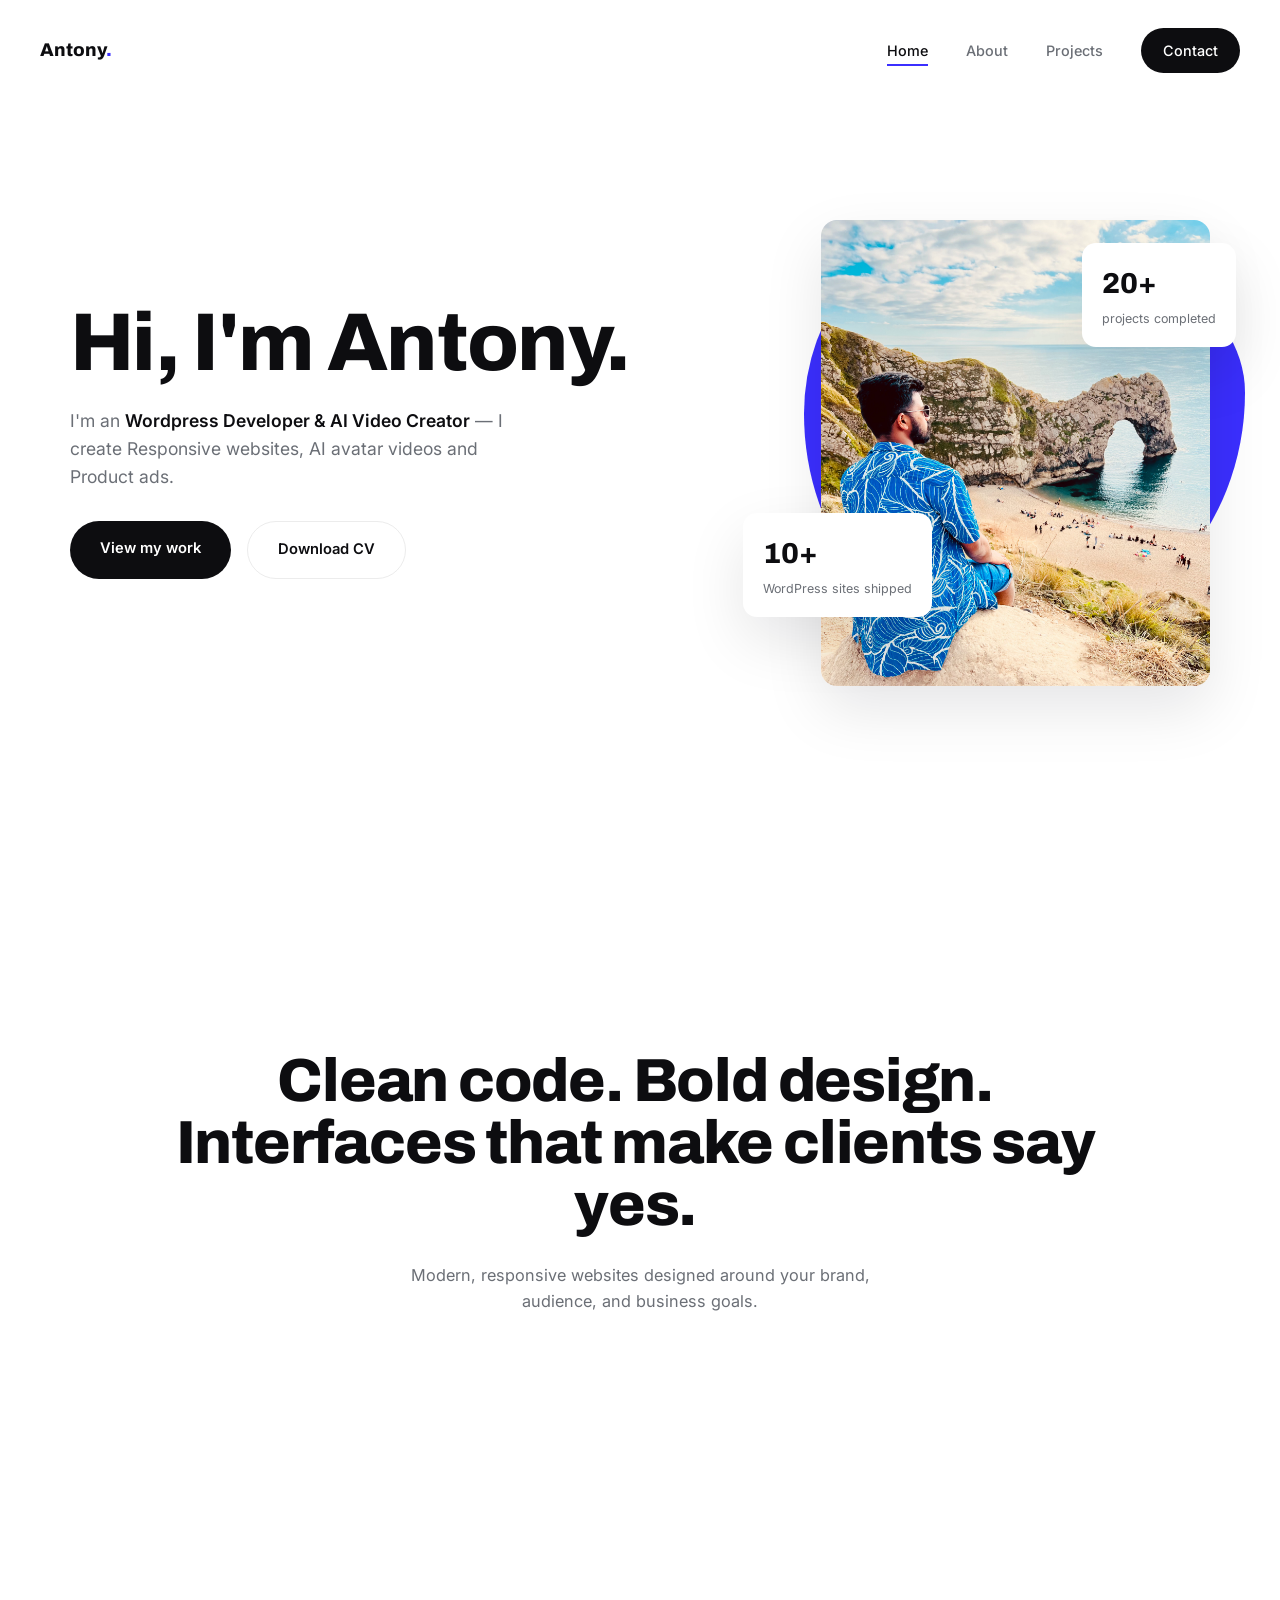
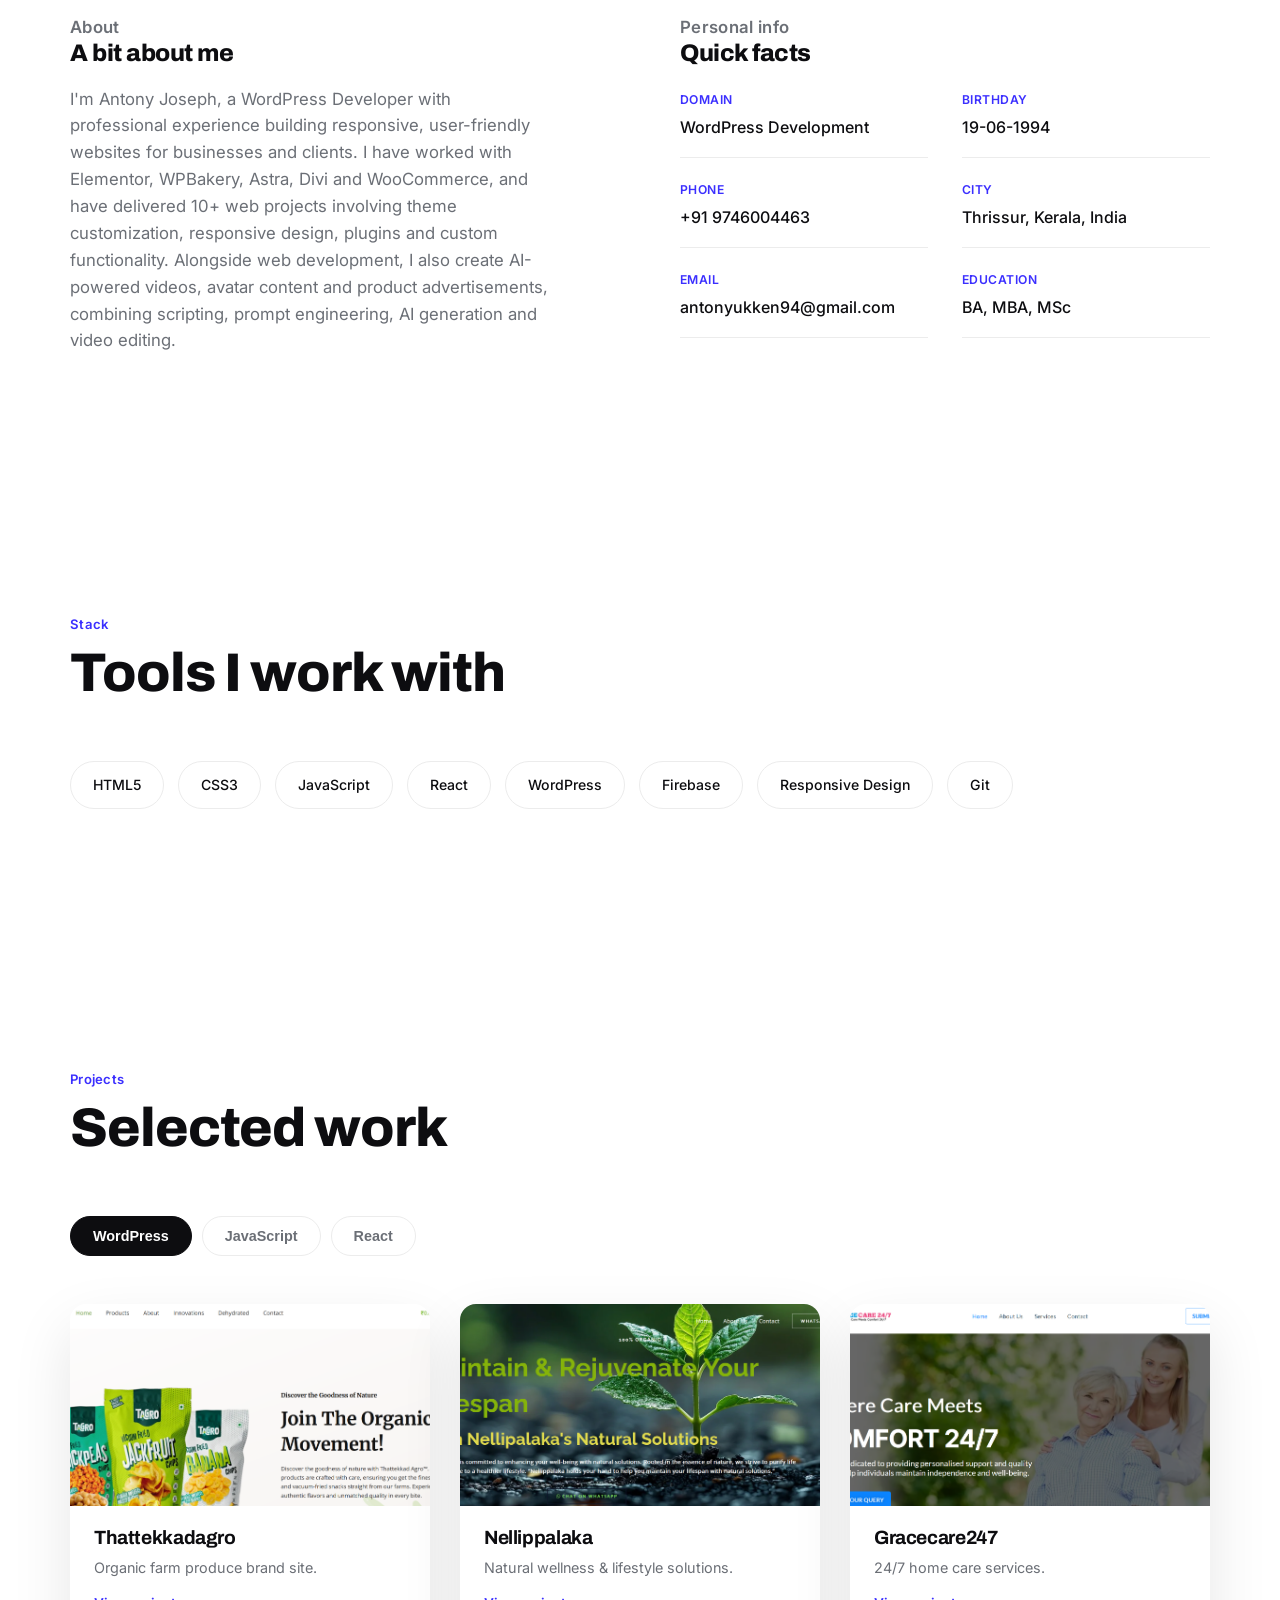
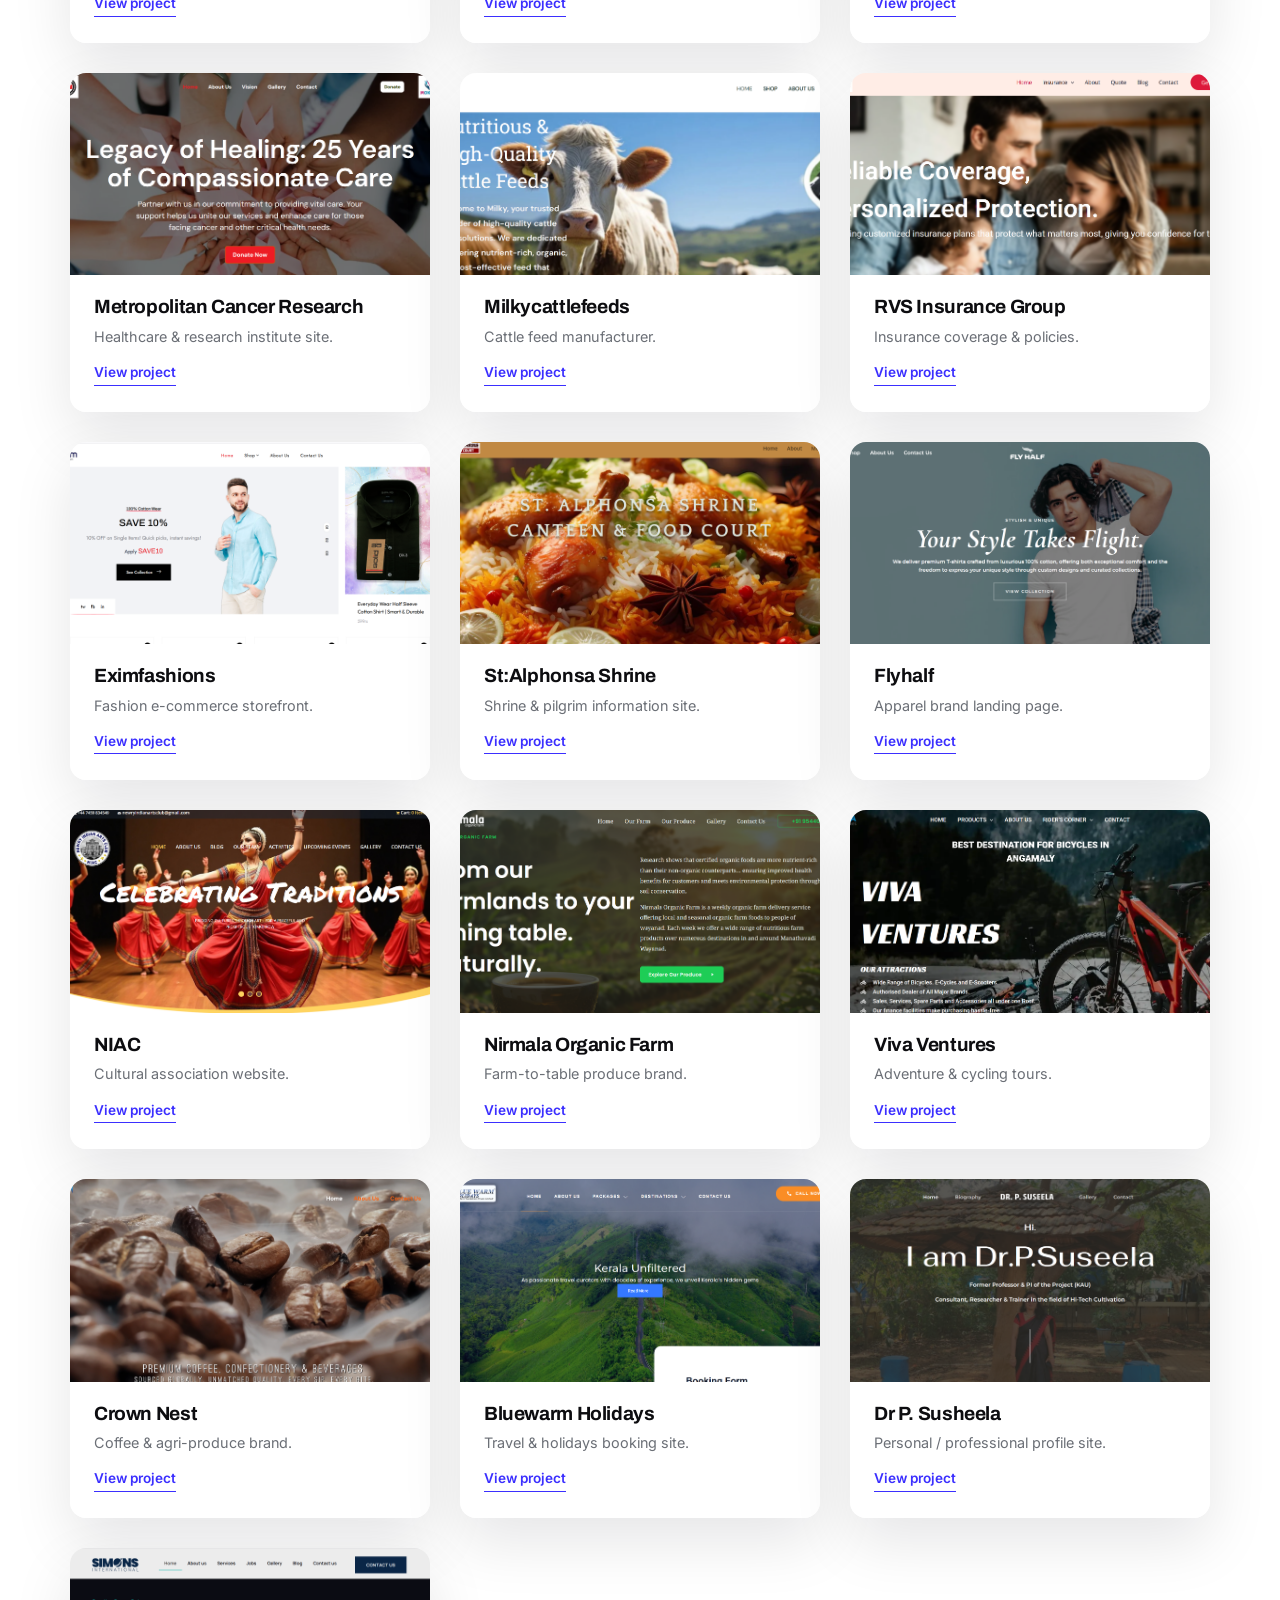
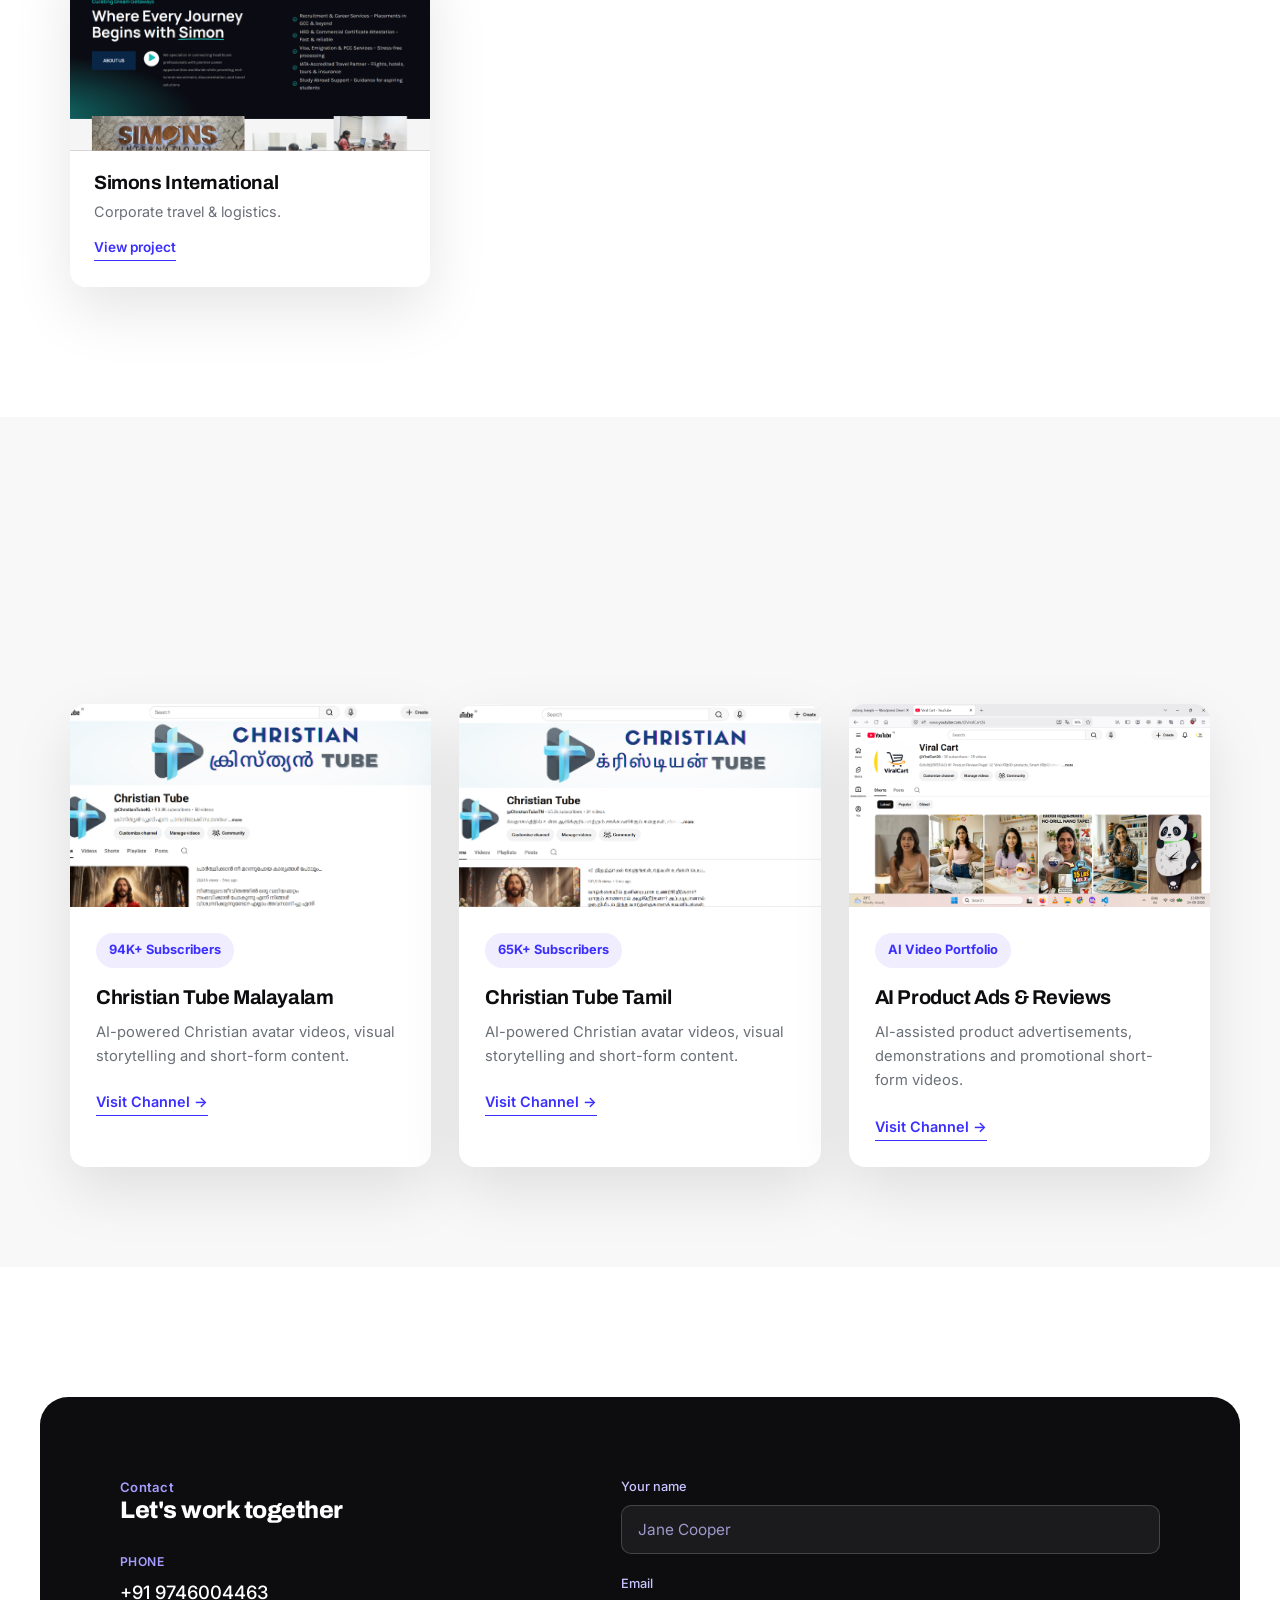
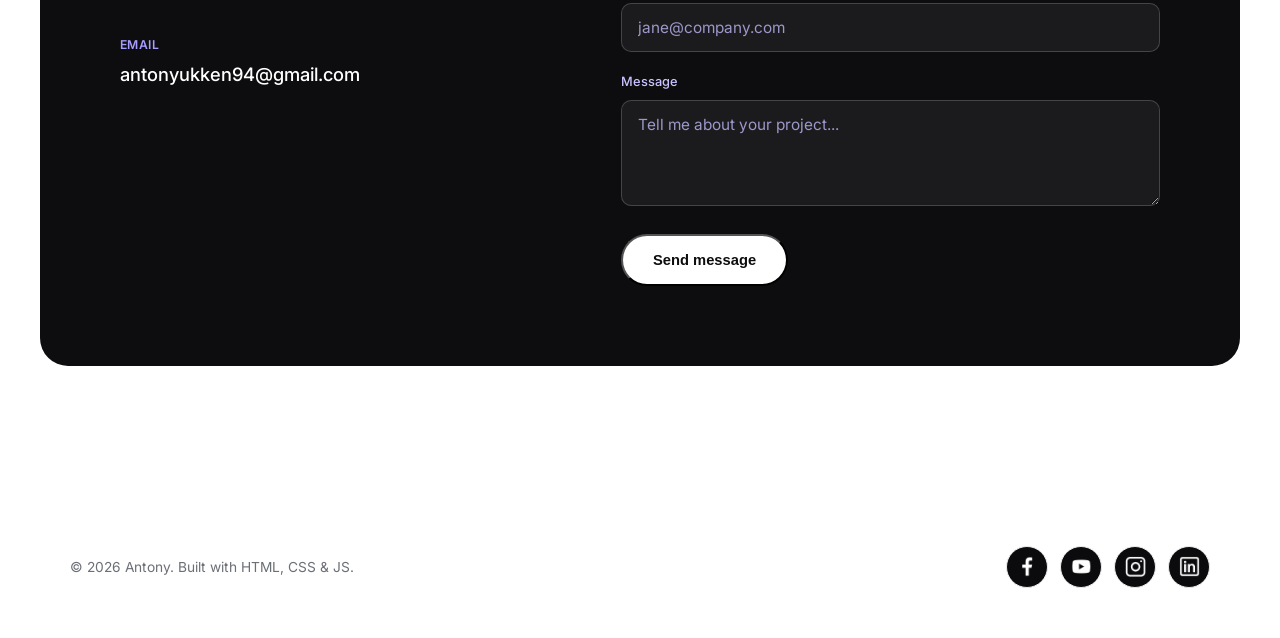
==== index.html @ 041b7ce4 "index.html assets/ css/ js/" ====
<!DOCTYPE html>
<html lang="en">
<head>
<meta charset="UTF-8">
<meta name="viewport" content="width=device-width, initial-scale=1.0">
<title>Portfolio</title>
<meta name="description" content="Front End Developer portfolio — projects, skills, and contact.">

<link rel="preconnect" href="https://fonts.googleapis.com">
<link rel="preconnect" href="https://fonts.gstatic.com" crossorigin>
<link href="https://fonts.googleapis.com/css2?family=Archivo:wght@500;700;800&family=Inter:wght@400;500;600&display=swap" rel="stylesheet">
<link rel="stylesheet" href="css/style.css">
</head>
<body>

<!-- ============ INTRO ANIMATION ============ -->
<div id="preloader">
  <div class="intro-word" id="introWord">hi, i'm <span class="accent" data-name>Antony Joseph</span>.</div>
</div>
<div class="intro-panels" id="introPanels"><span></span><span></span><span></span><span></span><span></span></div>

<!-- ============ NAV ============ -->
<header class="nav" id="siteNav">
  <a href="#home" class="brand"><span data-name>Name</span><span class="dot">.</span></a>
  <nav class="links" id="navLinks">
    <a href="#home">Home</a>
    <a href="#about">About</a>
    <a href="#projects">Projects</a>
    <a href="#contact" class="nav-cta">Contact</a>
  </nav>
  <div class="burger" id="burger"><span></span><span></span><span></span></div>
</header>

<!-- ============ HERO ============ -->
<section class="hero" id="home">
  <div class="container hero-grid">
    <div class="hero-copy">
      <h1 class="blur-reveal" id="heroHeadline">Hi, I'm <span data-name>Antony</span>.</h1>
      <p class="role reveal" style="--d:.25s">I'm an <strong data-role>Wordpress Developer</strong> — <span data-tagline>tagline here.</span></p>
      <div class="hero-btns reveal" style="--d:.4s">
        <a href="#projects" class="btn primary">View my work</a>
        <a href="#" class="btn ghost" data-resume target="_blank" rel="noopener">Download CV</a>
      </div>
    </div>
    <div class="hero-photo reveal" style="--d:.3s">
      <div class="blob"></div>
      <div class="frame"><img data-photo src="" alt="Portrait photo"></div>
      <div class="stat-card sc1" id="statCard1"></div>
      <div class="stat-card sc2" id="statCard2"></div>
    </div>
  </div>
</section>

<!-- ============ BIG STATEMENT ============ -->
<section class="statement">
  <div class="container">
    <h2 class="blur-reveal">Clean code. Bold design. Interfaces that make clients say yes.</h2>
    <p class="sub reveal">Modern, responsive websites designed around your brand, audience, and business goals.</p>
  </div>
</section>

<!-- ============ ABOUT + PERSONAL INFO ============ -->
<section id="about">
  <div class="container about-grid">
    <div class="reveal">
      <p class="eyebrow">About</p>
      <h2>A bit about me</h2>
      <p data-about>About text loads here.</p>
    </div>
    <div class="reveal">
      <p class="eyebrow">Personal info</p>
      <h2>Quick facts</h2>
      <div class="info-list" id="infoList"><!-- rendered by main.js --></div>
    </div>
  </div>
</section>

<!-- ============ SKILLS ============ -->
<section>
  <div class="container">
    <div class="sec-head reveal">
      <p class="eyebrow">Stack</p>
      <h2>Tools I work with</h2>
    </div>
    <div class="skills-wrap reveal" id="skillsWrap"><!-- rendered by main.js --></div>
  </div>
</section>

<!-- ============ PROJECTS ============ -->
<section id="projects">
  <div class="container">
    <div class="sec-head reveal">
      <p class="eyebrow">Projects</p>
      <h2>Selected work</h2>
    </div>
    <div class="tabs reveal">
      <button class="tab-btn active" data-cat="wordpress">WordPress</button>
      <button class="tab-btn" data-cat="javascript">JavaScript</button>
      <button class="tab-btn" data-cat="react">React</button>
    </div>
    <div class="proj-grid" id="projGrid"><!-- rendered by main.js --></div>
  </div>
</section>
<!-- ============ AI & CREATOR WORK ============ -->
<section id="ai-work" class="creator-section">
  <div class="container">

    <div class="sec-head reveal">
      <p class="eyebrow">AI & Creator Work</p>
      <h2>AI Video & YouTube Channels</h2>
    </div>

    <div class="creator-grid">

      <!-- CHANNEL 1 -->
      <article class="creator-card">
        <div class="creator-thumb">
          <img
            src="assets/images/youtube-channel-1.png"
            alt="AI Avatar YouTube Channel"
          >
        </div>

        <div class="creator-body">
          <span class="creator-stat">94K+ Subscribers</span>

          <h3>Christian Tube Malayalam</h3>

          <p>
            AI-powered Christian avatar videos, visual storytelling
            and short-form content.
          </p>

          <a
            href="https://www.youtube.com/channel/UCK-FiBqXkszw04WV3NAfXLA"
            target="_blank"
            rel="noopener noreferrer"
            class="creator-link"
          >
            Visit Channel →
          </a>
        </div>
      </article>


      <!-- CHANNEL 2 -->
      <article class="creator-card">
        <div class="creator-thumb">
          <img
            src="assets/images/youtube-channel-2.png"
            alt="AI Christian Content Channel"
          >
        </div>

        <div class="creator-body">
          <span class="creator-stat">65K+ Subscribers</span>

          <h3>Christian Tube Tamil</h3>

          <p>
            AI-powered Christian avatar videos, visual storytelling
            and short-form content.
          </p>

          <a
            href="https://www.youtube.com/channel/UCbqaylWGPdsHw8K6S6x50Mg"
            target="_blank"
            rel="noopener noreferrer"
            class="creator-link"
          >
            Visit Channel →
          </a>
        </div>
      </article>


      <!-- PRODUCT ADS -->
      <article class="creator-card">
        <div class="creator-thumb">
          <img
            src="assets/images/ai-product-ads.png"
            alt="AI Product Ads and Reviews"
          >
        </div>

        <div class="creator-body">
          <span class="creator-stat">AI Video Portfolio</span>

          <h3>AI Product Ads & Reviews</h3>

          <p>
            AI-assisted product advertisements, demonstrations
            and promotional short-form videos.
          </p>

          <a
            href="https://www.youtube.com/channel/UCMdjMxDmE1gKtckQQBIvjVQ"
            target="_blank"
            rel="noopener noreferrer"
            class="creator-link"
          >
            Visit Channel →
          </a>
        </div>
      </article>

    </div>

  </div>
</section>

<!-- ============ CONTACT ============ -->
<section id="contact">
  <div class="contact-band reveal">
    <div class="container contact-grid">
      <div class="contact-info">
        <p class="eyebrow">Contact</p>
        <h2 style="margin-bottom:30px;">Let's work together</h2>
        <div class="item"><div class="lbl">Phone</div><div class="val" id="contactPhone"></div></div>
        <div class="item"><div class="lbl">Email</div><div class="val" id="contactEmail"></div></div>
      </div>
      <form class="contact-form" id="contactForm" method="POST">
        <div class="field"><label for="cname">Your name</label><input id="cname" name="name" type="text" placeholder="Jane Cooper" required></div>
        <div class="field"><label for="cemail">Email</label><input id="cemail" name="email" type="email" placeholder="jane@company.com" required></div>
        <div class="field"><label for="cmsg">Message</label><textarea id="cmsg" name="message" rows="4" placeholder="Tell me about your project..." required></textarea></div>
        <button type="submit" class="btn submit-btn">Send message</button>
        <p class="form-success" id="formSuccess">Message sent — I'll get back to you soon.</p>
      </form>
    </div>
  </div>
</section>

<!-- ============ FOOTER ============ -->
<footer>
  <div class="container foot-row">
    <p>&copy; <span data-year>2026</span> <span data-name>Name</span>. Built with HTML, CSS &amp; JS.</p>
    <div class="foot-social" id="footSocial"><!-- rendered by main.js --></div>
  </div>
</footer>

<script src="js/data.js"></script>
<script src="js/main.js"></script>
</body>
</html>
---- css/style.css ----
/* ==========================================================================
   PORTFOLIO STYLESHEET — v2
   White base, one bold accent, heavy poster typography, editorial sections.
========================================================================== */

/* ---------- TOKENS ---------- */
:root{
  --bg:#ffffff;
  --ink:#0d0d10;
  --muted:#6b6f76;
  --line:#ececec;
  --accent:#3b2fff;      /* bold indigo — the one accent */
  --accent-soft:#edebff;
  --card-shadow:0 24px 60px rgba(13,13,16,.10);
  --display:'Archivo', sans-serif;
  --body:'Inter', sans-serif;
  --ease:cubic-bezier(.22,1,.36,1);
}

*{box-sizing:border-box; margin:0; padding:0;}
html{scroll-behavior:smooth;}
body{
  background:var(--bg); color:var(--ink); font-family:var(--body); font-weight:400;
  line-height:1.6; overflow-x:hidden;
}
body.locked{overflow:hidden; height:100vh;}
img{max-width:100%; display:block;}
a{color:inherit; text-decoration:none;}
ul{list-style:none;}
h1,h2,h3,h4{font-family:var(--display); font-weight:800; letter-spacing:-0.02em; line-height:1.02; color:var(--ink);}
.container{max-width:1220px; margin:0 auto; padding:0 40px;}
section{position:relative; padding:130px 0;}
.eyebrow{font-size:.82rem; color:var(--accent); font-weight:600; letter-spacing:.02em;}
.sec-head{max-width:760px; margin-bottom:60px;}
.sec-head h2{font-size:clamp(2.2rem,4.4vw,3.4rem); margin-top:10px;}

@media (prefers-reduced-motion: reduce){ *{animation-duration:.001ms !important; transition-duration:.001ms !important;} }
a:focus-visible, button:focus-visible, input:focus-visible, textarea:focus-visible{outline:2px solid var(--accent); outline-offset:3px;}

/* ---------- BLUR-FOCUS HEADLINE REVEAL (the one signature motion) ---------- */
.blur-reveal .word{
  display:inline-block; opacity:0; filter:blur(10px); transform:translateY(14px);
  transition:opacity .7s var(--ease), filter .7s var(--ease), transform .7s var(--ease);
  transition-delay:var(--wd, 0s);
}
.blur-reveal.in-view .word{ opacity:1; filter:blur(0); transform:translateY(0); }

/* generic single-shot reveal for non-headline elements (buttons, cards, photo) */
.reveal{opacity:0; transform:translateY(24px); transition:opacity .8s var(--ease), transform .8s var(--ease); transition-delay:var(--d,0s);}
.reveal.in-view{opacity:1; transform:translateY(0);}

/* ---------- INTRO ANIMATION ---------- */
#preloader{
  position:fixed; inset:0; z-index:1000; background:var(--bg);
  display:flex; align-items:center; justify-content:center; overflow:hidden;
}
#preloader .intro-word{
  font-family:var(--display); font-weight:800; font-size:clamp(2.6rem,8vw,6.5rem);
  color:var(--ink); opacity:0; letter-spacing:-.02em; text-align:center;
}
#preloader .intro-word .accent{ color:var(--accent); }
#preloader.animate .intro-word{ animation:introIn .8s var(--ease) forwards; }
@keyframes introIn{
  0%{ opacity:0; transform:translateY(24px) scale(.96); filter:blur(8px); }
  100%{ opacity:1; transform:translateY(0) scale(1); filter:blur(0); }
}
.intro-panels{position:fixed; inset:0; z-index:1001; display:flex; pointer-events:none;}
.intro-panels span{flex:1; background:var(--accent); transform:scaleY(1); transform-origin:bottom;}
.intro-panels.wipe span{ transition:transform .9s var(--ease); }
.intro-panels.wipe span{ transform:scaleY(0); }
.intro-panels span:nth-child(1){transition-delay:0s;}
.intro-panels span:nth-child(2){transition-delay:.06s;}
.intro-panels span:nth-child(3){transition-delay:.12s;}
.intro-panels span:nth-child(4){transition-delay:.18s;}
.intro-panels span:nth-child(5){transition-delay:.24s;}
#preloader.done{ display:none; }

/* ---------- NAV ---------- */
header.nav{
  position:fixed; top:0; left:0; right:0; z-index:200; display:flex; align-items:center; justify-content:space-between;
  padding:28px 40px; transition:padding .4s ease, background .4s ease, box-shadow .4s ease;
}
header.nav.scrolled{padding:16px 40px; background:rgba(255,255,255,.9); backdrop-filter:blur(10px); box-shadow:0 1px 0 var(--line);}
.brand{font-family:var(--display); font-weight:800; font-size:1.15rem; color:var(--ink);}
.brand .dot{color:var(--accent);}
nav.links{display:flex; align-items:center; gap:38px;}
nav.links a{font-size:.9rem; color:var(--muted); font-weight:500; position:relative; transition:color .3s;}
nav.links a:hover, nav.links a.active{color:var(--ink);}
nav.links a::after{content:''; position:absolute; left:0; bottom:-4px; width:0; height:2px; background:var(--accent); transition:width .3s var(--ease);}
nav.links a:hover::after, nav.links a.active::after{width:100%;}
.nav-cta{background:var(--ink); color:#fff !important; padding:11px 22px; border-radius:30px; transition:.3s;}
.nav-cta::after{display:none;}
.nav-cta:hover{background:var(--accent);}
.burger{display:none; flex-direction:column; gap:5px; cursor:pointer; z-index:210;}
.burger span{width:24px; height:2px; background:var(--ink);}

/* ---------- HERO ---------- */
.hero{min-height:100vh; display:flex; align-items:center; padding-top:110px;}
.hero-grid{display:grid; grid-template-columns:1.2fr .8fr; gap:60px; align-items:center; width:100%;}
.hero-copy h1{font-size:clamp(3rem,6.4vw,5.4rem);}
.hero-copy .role{font-size:1.1rem; color:var(--muted); margin:22px 0 30px; max-width:440px;}
.hero-copy .role strong{color:var(--ink); font-weight:600;}
.hero-btns{display:flex; gap:16px; flex-wrap:wrap;}
.btn{font-size:.92rem; font-weight:600; padding:16px 30px; border-radius:34px; transition:transform .35s var(--ease), box-shadow .35s var(--ease), background .3s ease;}
.btn.primary{background:var(--ink); color:#fff;}
.btn.primary:hover{background:var(--accent); transform:translateY(-3px); box-shadow:0 18px 32px rgba(59,47,255,.28);}
.btn.ghost{border:1.5px solid var(--line); color:var(--ink);}
.btn.ghost:hover{border-color:var(--ink); transform:translateY(-3px);}

.hero-photo{position:relative;}
.hero-photo .blob{
  position:absolute; inset:6% -8% 8% 6%; background:var(--accent); border-radius:38% 62% 55% 45% / 45% 40% 60% 55%;
  z-index:0;
}
.hero-photo .frame{position:relative; z-index:1; border-radius:16px; overflow:hidden; margin:6% 0 0 10%; box-shadow:var(--card-shadow);}
.hero-photo img{width:100%; height:100%; object-fit:cover; aspect-ratio:3/3.6;}
.stat-card{
  position:absolute; z-index:2; background:#fff; border-radius:14px; padding:18px 20px; box-shadow:var(--card-shadow);
  min-width:150px;
}
.stat-card .num{font-family:var(--display); font-weight:800; font-size:1.8rem; color:var(--ink);}
.stat-card .lbl{font-size:.78rem; color:var(--muted); margin-top:2px;}
.stat-card.sc1{ left:-8%; bottom:14%; }
.stat-card.sc2{ right:-6%; top:10%; }

/* ---------- BIG STATEMENT (editorial white section) ---------- */
.statement{padding:150px 0; text-align:center;}
.statement h2{font-size:clamp(2.2rem,5vw,3.8rem); max-width:960px; margin:0 auto;}
.statement p.sub{max-width:520px; margin:26px auto 0; color:var(--muted); font-size:1.02rem;}

.info-item .val a{
  color:inherit;
  text-decoration:none;
}

.info-item .val a:hover{
  color:var(--accent);
}

/* ---------- ABOUT + INFO ---------- */
.about-grid{display:grid; grid-template-columns:1fr 1fr; gap:80px;}
.about-grid p{color:var(--muted); font-size:1.05rem; max-width:480px; margin-top:20px;}
.info-list{display:grid; grid-template-columns:1fr 1fr; gap:22px 34px; margin-top:24px;}
.info-item{border-bottom:1px solid var(--line); padding-bottom:16px;}
.info-item .lbl{font-size:.76rem; color:var(--accent); font-weight:600; text-transform:uppercase; letter-spacing:.04em;}
.info-item .val{margin-top:6px; font-size:1rem; font-weight:500;}

/* ---------- SKILLS ---------- */
.skills-wrap{display:flex; flex-wrap:wrap; gap:14px;}
.skill-chip{font-size:.88rem; font-weight:500; padding:12px 22px; border:1.5px solid var(--line); border-radius:30px; color:var(--ink); transition:.3s;}
.skill-chip:hover{border-color:var(--accent); background:var(--accent-soft); color:var(--accent);}

/* ---------- PROJECTS ---------- */
.tabs{display:flex; gap:10px; margin-bottom:48px; flex-wrap:wrap;}
.tab-btn{font-size:.9rem; font-weight:600; padding:11px 22px; border-radius:30px; border:1.5px solid var(--line); color:var(--muted); cursor:pointer; transition:.3s; background:#fff;}
.tab-btn.active{background:var(--ink); color:#fff; border-color:var(--ink);}
.proj-grid{display:grid; grid-template-columns:repeat(3,1fr); gap:30px;}
.proj-card{border-radius:16px; overflow:hidden; box-shadow:var(--card-shadow); transition:transform .45s var(--ease);}
.proj-card:hover{transform:translateY(-8px);}
.proj-thumb{
  aspect-ratio:16/9;
  overflow:hidden;
}

.proj-thumb img{
  width:100%;
  height:100%;
  object-fit:cover;
  object-position:center;
  display:block;
}

.proj-card:hover .proj-thumb img{
  transform:scale(1.02);
}
.proj-body{padding:22px 24px 26px; background:#fff;}
.proj-body h3{font-size:1.2rem; font-weight:700;}
.proj-body p{font-size:.9rem; color:var(--muted); margin-top:8px;}
.proj-link{display:inline-block; margin-top:14px; font-size:.85rem; font-weight:600; color:var(--accent); border-bottom:1.5px solid var(--accent); padding-bottom:1px;}
/* =========================================
   AI & CREATOR WORK
========================================= */

.creator-section{
  padding:100px 0;
  background:#f8f8f8;
}

.creator-section .sec-head{
  margin-bottom:45px;
}

.creator-grid{
  display:grid;
  grid-template-columns:repeat(3, minmax(0, 1fr));
  gap:28px;
  width:100%;
}

.creator-card{
  background:#fff;
  border-radius:16px;
  overflow:hidden;
  box-shadow:var(--card-shadow);
  display:flex;
  flex-direction:column;
  min-width:0;
  transition:transform .35s var(--ease);
}

.creator-card:hover{
  transform:translateY(-6px);
}


/* IMAGE */

.creator-thumb{
  width:100%;
  aspect-ratio:16 / 9;
  background:#eeeeee;
  overflow:hidden;
}

.creator-thumb img{
  width:100%;
  height:100%;
  display:block;
  object-fit:cover;
  object-position:center;
}


/* CONTENT */

.creator-body{
  padding:26px;
  display:flex;
  flex-direction:column;
  align-items:flex-start;
  flex:1;
}

.creator-stat{
  display:inline-block;
  padding:7px 13px;
  margin-bottom:17px;

  border-radius:100px;

  background:#f0edff;
  color:var(--accent);

  font-size:.8rem;
  font-weight:700;
}

.creator-body h3{
  margin:0;
  font-size:1.25rem;
  line-height:1.25;
  font-weight:700;
}

.creator-body p{
  margin:10px 0 0;
  color:var(--muted);
  font-size:.92rem;
  line-height:1.65;
}

.creator-link{
  display:inline-block;
  margin-top:22px;

  color:var(--accent);
  font-size:.9rem;
  font-weight:600;
  text-decoration:none;

  border-bottom:1.5px solid var(--accent);
  padding-bottom:2px;
}

.creator-link:hover{
  opacity:.7;
}


/* TABLET */

@media (max-width: 1000px){

  .creator-grid{
    grid-template-columns:repeat(2, minmax(0, 1fr));
  }

}


/* MOBILE */

@media (max-width: 650px){

  .creator-section{
    padding:70px 0;
  }

  .creator-section .sec-head{
    margin-bottom:30px;
  }

  .creator-grid{
    grid-template-columns:1fr;
    gap:22px;
  }

  .creator-body{
    padding:22px;
  }

  .creator-body h3{
    font-size:1.15rem;
  }

}

/* ---------- CONTACT ---------- */
.contact-band{background:var(--ink); color:#fff; border-radius:28px; padding:80px; margin:0 40px;}
.contact-band .container{padding:0; max-width:1140px;}
.contact-grid{display:grid; grid-template-columns:.9fr 1.1fr; gap:60px;}
.contact-band h2{color:#fff;}
.contact-band .eyebrow{color:#a79dff;}
.contact-info .item{margin-bottom:28px;}
.contact-info .lbl{font-size:.76rem; color:#a79dff; font-weight:600; text-transform:uppercase; letter-spacing:.04em; margin-bottom:6px;}
.contact-info .val{font-size:1.15rem; font-weight:500;}
.contact-form{display:flex; flex-direction:column; gap:20px;}
.field label{font-size:.8rem; color:#c9c4ff; display:block; margin-bottom:8px; font-weight:500;}
.field input, .field textarea{
  width:100%; background:rgba(255,255,255,.06); border:1.5px solid rgba(255,255,255,.18); border-radius:10px; padding:14px 16px;
  color:#fff; font-family:var(--body); font-size:.96rem; outline:none; transition:.3s;
}
.field input::placeholder, .field textarea::placeholder{color:#9d98c9;}
.field input:focus, .field textarea:focus{border-color:var(--accent-soft);}
.submit-btn{align-self:flex-start; background:#fff; color:var(--ink);}
.submit-btn:hover{background:var(--accent-soft); color:var(--ink);}
.form-success{display:none; color:#9dffb0; font-size:.9rem; font-weight:500;}
.form-success.show{display:block;}

/* ---------- FOOTER ---------- */
footer{padding:50px 0;}
.foot-row{display:flex; justify-content:space-between; align-items:center; flex-wrap:wrap; gap:16px;}
.foot-row p{color:var(--muted); font-size:.86rem;}
.foot-social{display:flex; gap:14px;}
.foot-social a{width:38px; height:38px; border:1.5px solid var(--line); border-radius:50%; display:flex; align-items:center; justify-content:center; font-size:.82rem; transition:.3s;}
.foot-social a:hover{border-color:var(--accent); color:var(--accent); transform:translateY(-3px);}

/* ---------- RESPONSIVE ---------- */
@media (max-width:980px){
  .hero-grid{grid-template-columns:1fr; gap:70px;}
  .hero-photo{order:-1; max-width:340px; margin:0 auto; padding:0 20px;}
  .stat-card{position:static; margin-top:14px; display:inline-block;}
  .about-grid{grid-template-columns:1fr; gap:40px;}
  .info-list{grid-template-columns:1fr;}
  .proj-grid{grid-template-columns:repeat(2,1fr);}
  .contact-grid{grid-template-columns:1fr; gap:40px;}
  .contact-band{margin:0 20px; padding:50px 30px;}
}
@media (max-width:720px){
  nav.links{position:fixed; inset:0 0 0 auto; width:78%; height:100vh; background:#fff; flex-direction:column; align-items:flex-start; padding:110px 32px; gap:28px; transform:translateX(100%); transition:transform .4s var(--ease); z-index:205; box-shadow:-10px 0 40px rgba(0,0,0,.08);}
  nav.links.open{transform:translateX(0);}
  .burger{display:flex;}
  .proj-grid{grid-template-columns:1fr;}
  section{padding:90px 0;}
  .statement{padding:100px 0;}
}
/* =========================================
   HERO - MOBILE FIX
========================================= */

@media (max-width: 700px){

  .hero{
    min-height:auto;
    padding:110px 0 70px;
    overflow:hidden;
  }

  .hero-grid{
    display:grid;
    grid-template-columns:1fr;
    gap:50px;
  }

  /* TEXT FIRST */
  .hero-copy{
    order:1;
  }

  .hero-copy h1{
    font-size:clamp(3rem, 15vw, 4.3rem);
    line-height:.95;
  }

  .hero-copy .role{
    font-size:1rem;
    line-height:1.65;
    margin:24px 0 28px;
    max-width:100%;
  }

  .hero-btns{
    gap:12px;
  }

  .btn{
    padding:14px 22px;
  }


  /* PHOTO SECOND */
  .hero-photo{
    order:2;

    width:100%;
    max-width:420px;
    margin:0 auto;

    display:grid;
    grid-template-columns:1fr 1fr;
    gap:12px;

    position:relative;
  }


  /* BLUE BLOB */
  .hero-photo .blob{
    inset:8% 3% 20% 3%;
    border-radius:42% 58% 50% 50% / 45% 42% 58% 55%;
  }


  /* PHOTO */
  .hero-photo .frame{
    grid-column:1 / -1;

    margin:0 20px;
    border-radius:16px;
  }

  .hero-photo img{
    width:100%;
    height:auto;
    aspect-ratio:3 / 3.6;
    object-fit:cover;
    display:block;
  }


  /* STAT CARDS */
  .stat-card{
    position:relative;
    left:auto !important;
    right:auto !important;
    top:auto !important;
    bottom:auto !important;

    min-width:0;
    width:100%;

    padding:16px;
    border-radius:14px;
  }

  .stat-card.sc1{
    grid-column:1;
  }

  .stat-card.sc2{
    grid-column:2;
  }

  .stat-card .num{
    font-size:1.5rem;
  }

  .stat-card .lbl{
    font-size:.72rem;
    line-height:1.4;
  }

}
#footSocial{
  display:flex;
  align-items:center;
  gap:12px;
}

#footSocial a{
  width:42px;
  height:42px;

  display:flex;
  align-items:center;
  justify-content:center;

  background:#0b0b0d;
  border-radius:50%;

  transition:transform .3s ease, background .3s ease;
}

#footSocial img{
  width:21px;
  height:21px;

  object-fit:contain;
  display:block;
}

#footSocial a:hover{
  transform:translateY(-4px);
  background:#3b2fff;
}
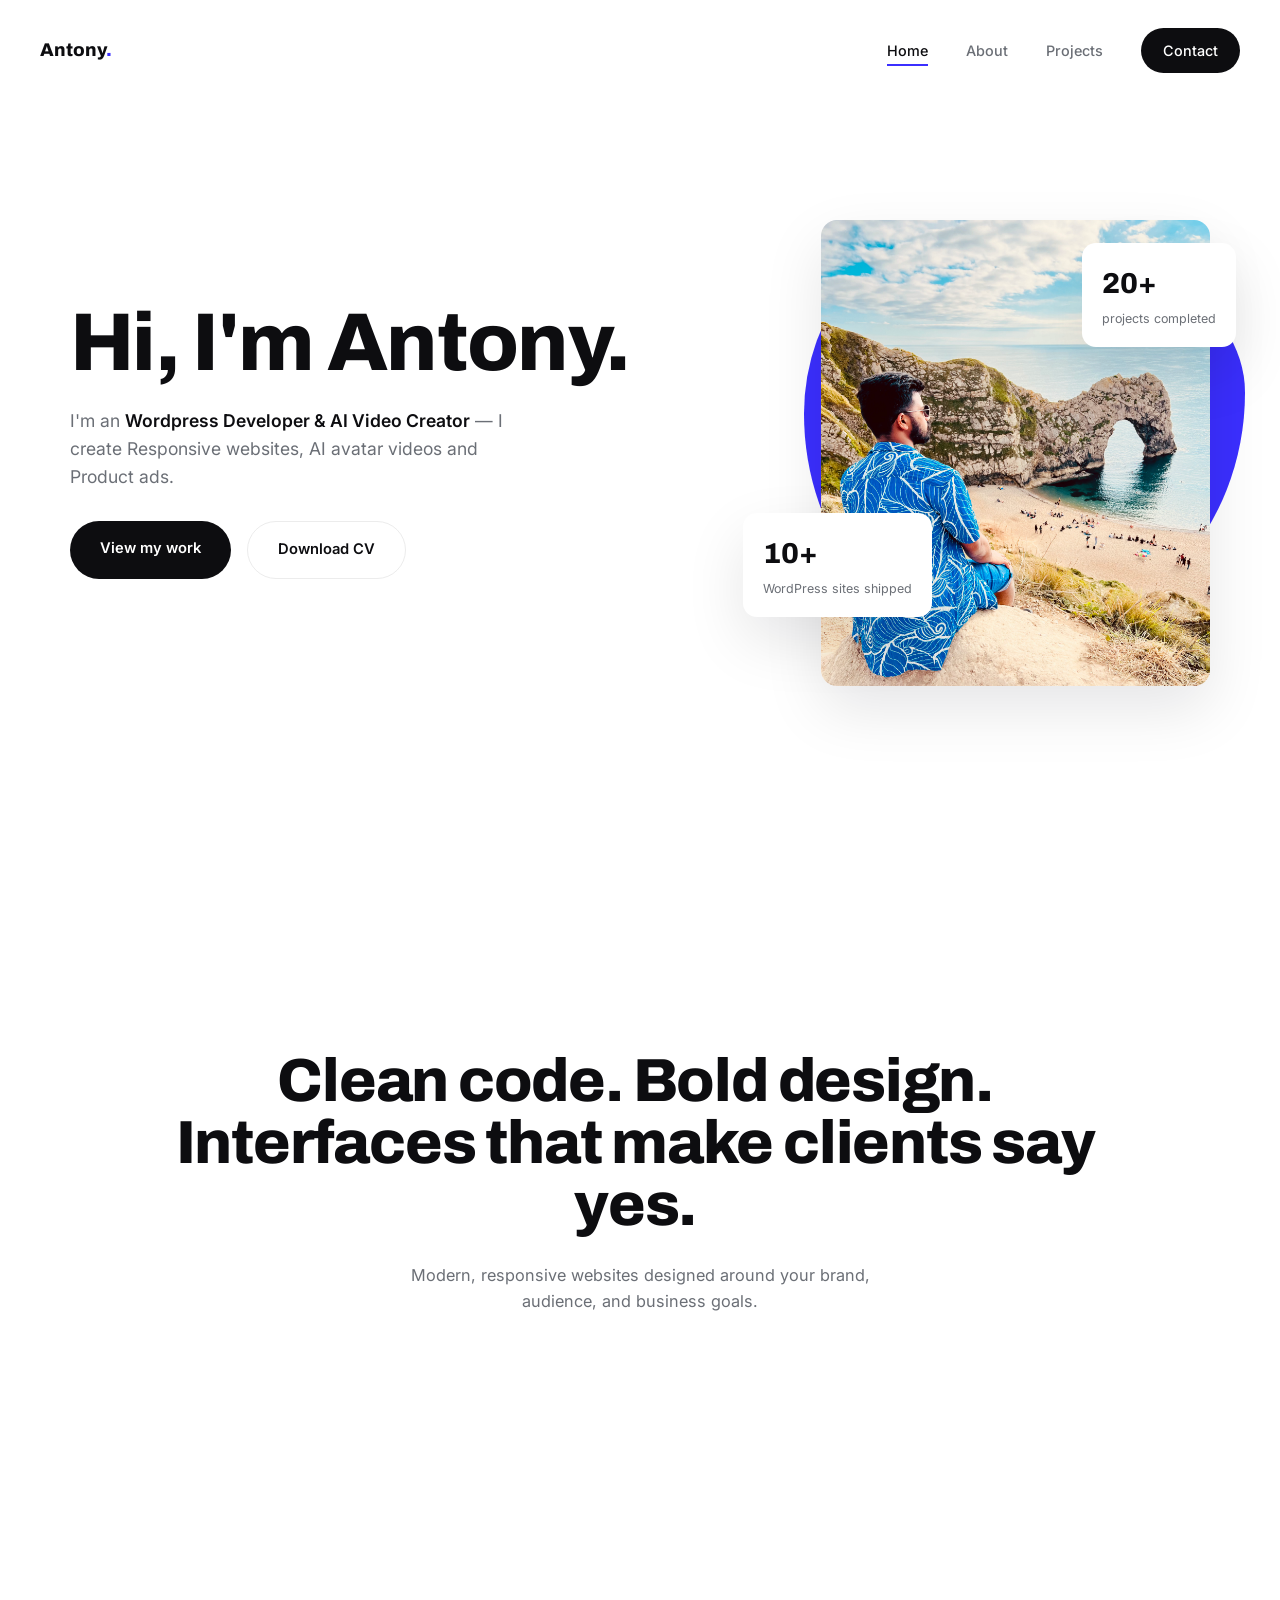
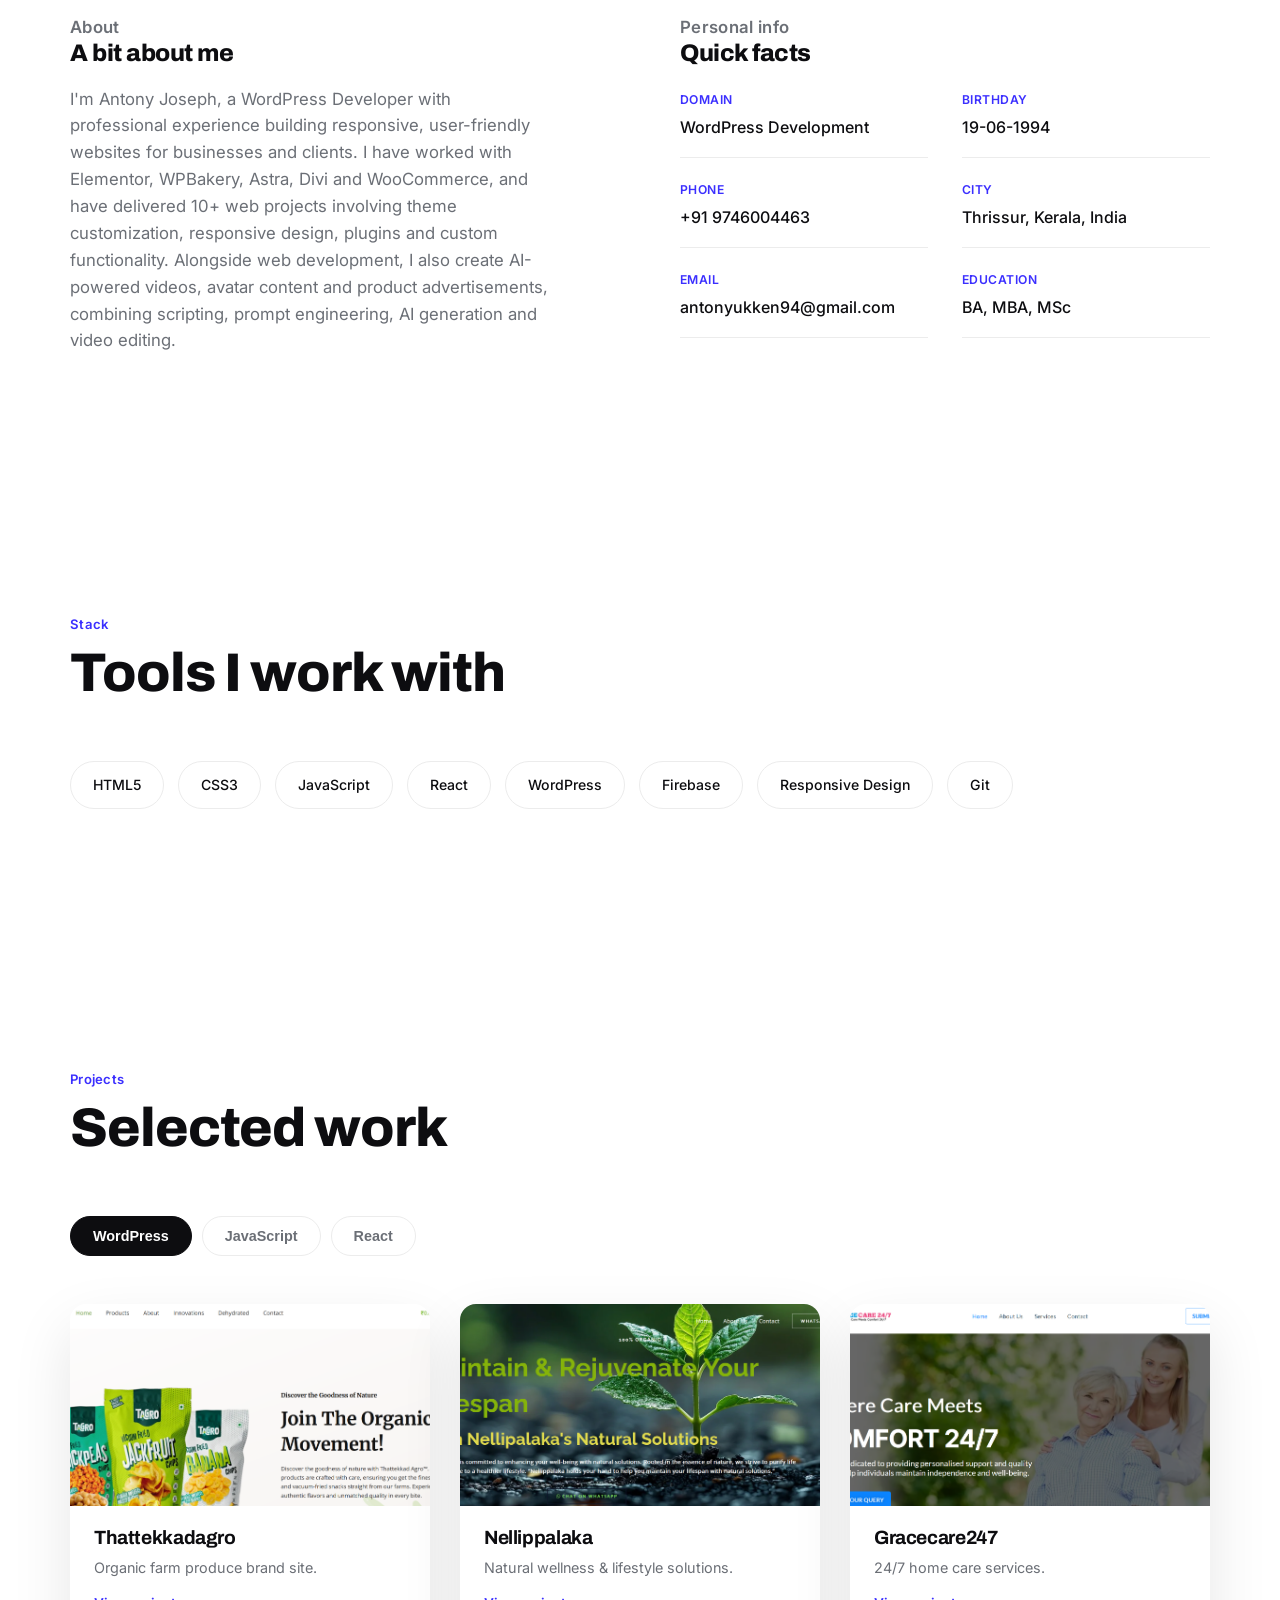
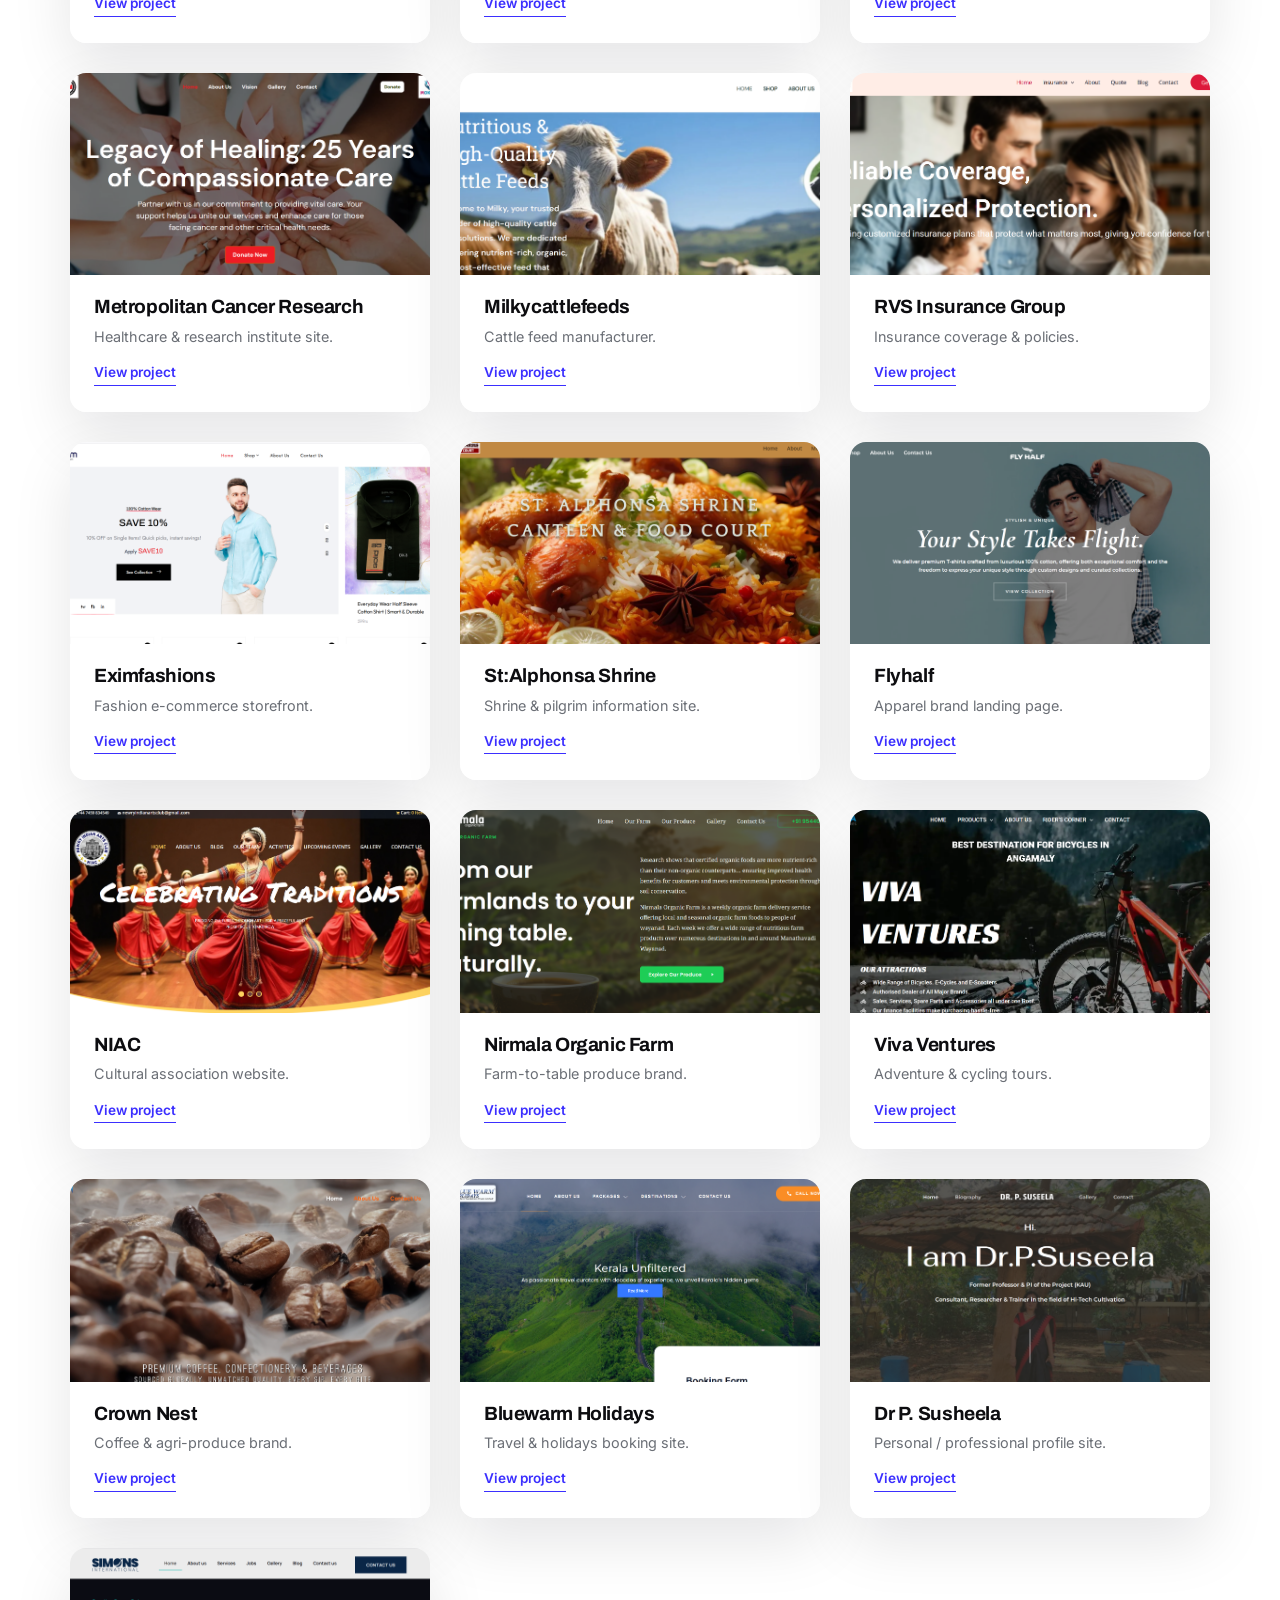
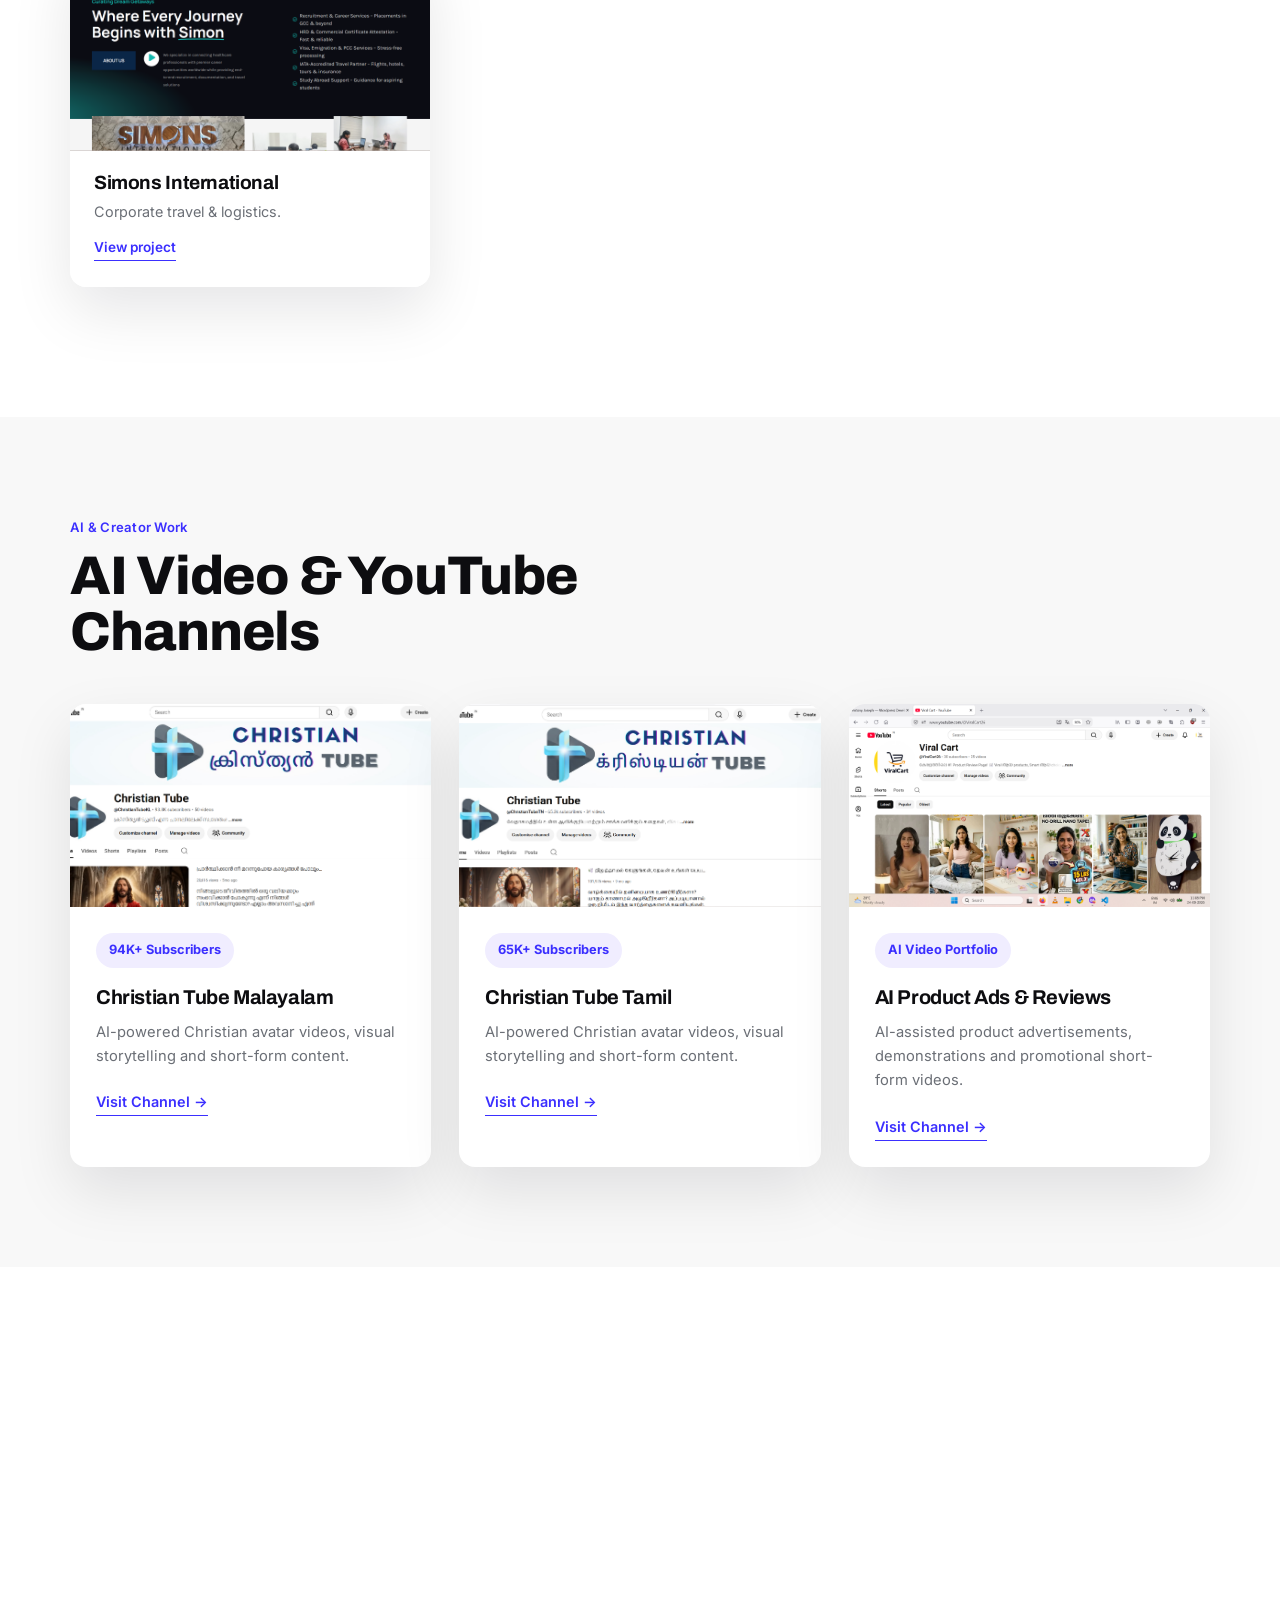
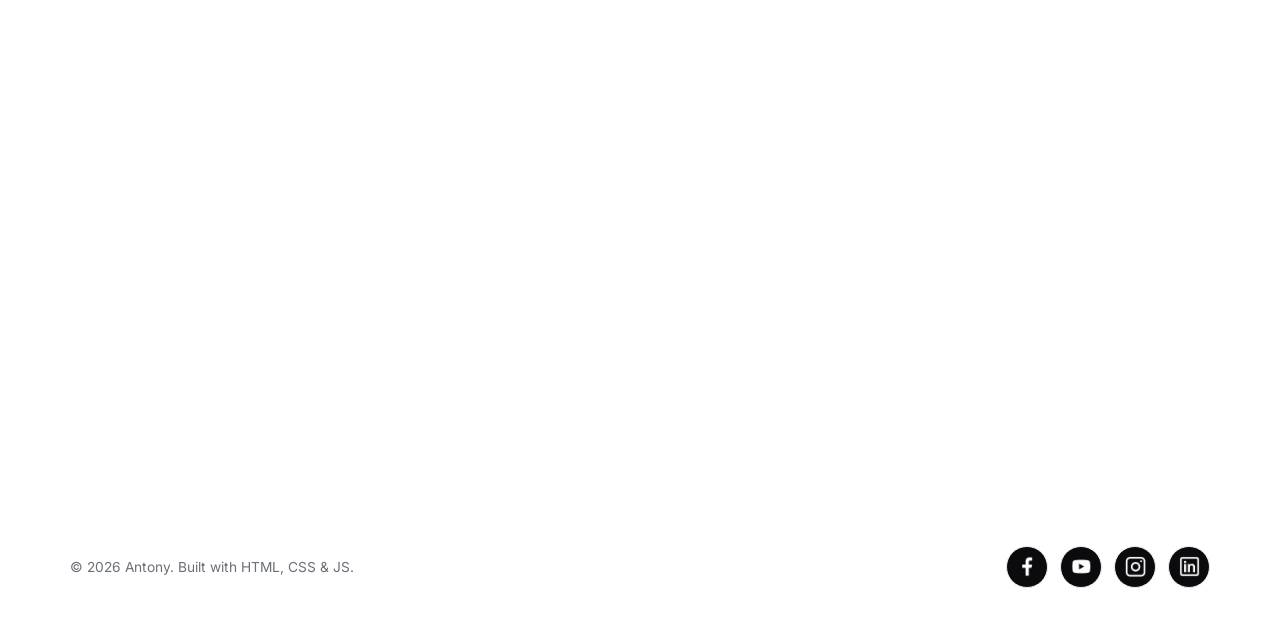
==== commit ae1675c5: "Change contact form action to Formspree Updated form action URL for contact form submission." ====
--- a/index.html
+++ b/index.html
@@ -219,7 +219,10 @@
         <div class="item"><div class="lbl">Phone</div><div class="val" id="contactPhone"></div></div>
         <div class="item"><div class="lbl">Email</div><div class="val" id="contactEmail"></div></div>
       </div>
-      <form class="contact-form" id="contactForm" method="POST">
+      <form   class="contact-form"
+  id="contactForm"
+  action="https://formspree.io/f/YOUR-REAL-ID"
+  method="POST">
         <div class="field"><label for="cname">Your name</label><input id="cname" name="name" type="text" placeholder="Jane Cooper" required></div>
         <div class="field"><label for="cemail">Email</label><input id="cemail" name="email" type="email" placeholder="jane@company.com" required></div>
         <div class="field"><label for="cmsg">Message</label><textarea id="cmsg" name="message" rows="4" placeholder="Tell me about your project..." required></textarea></div>
